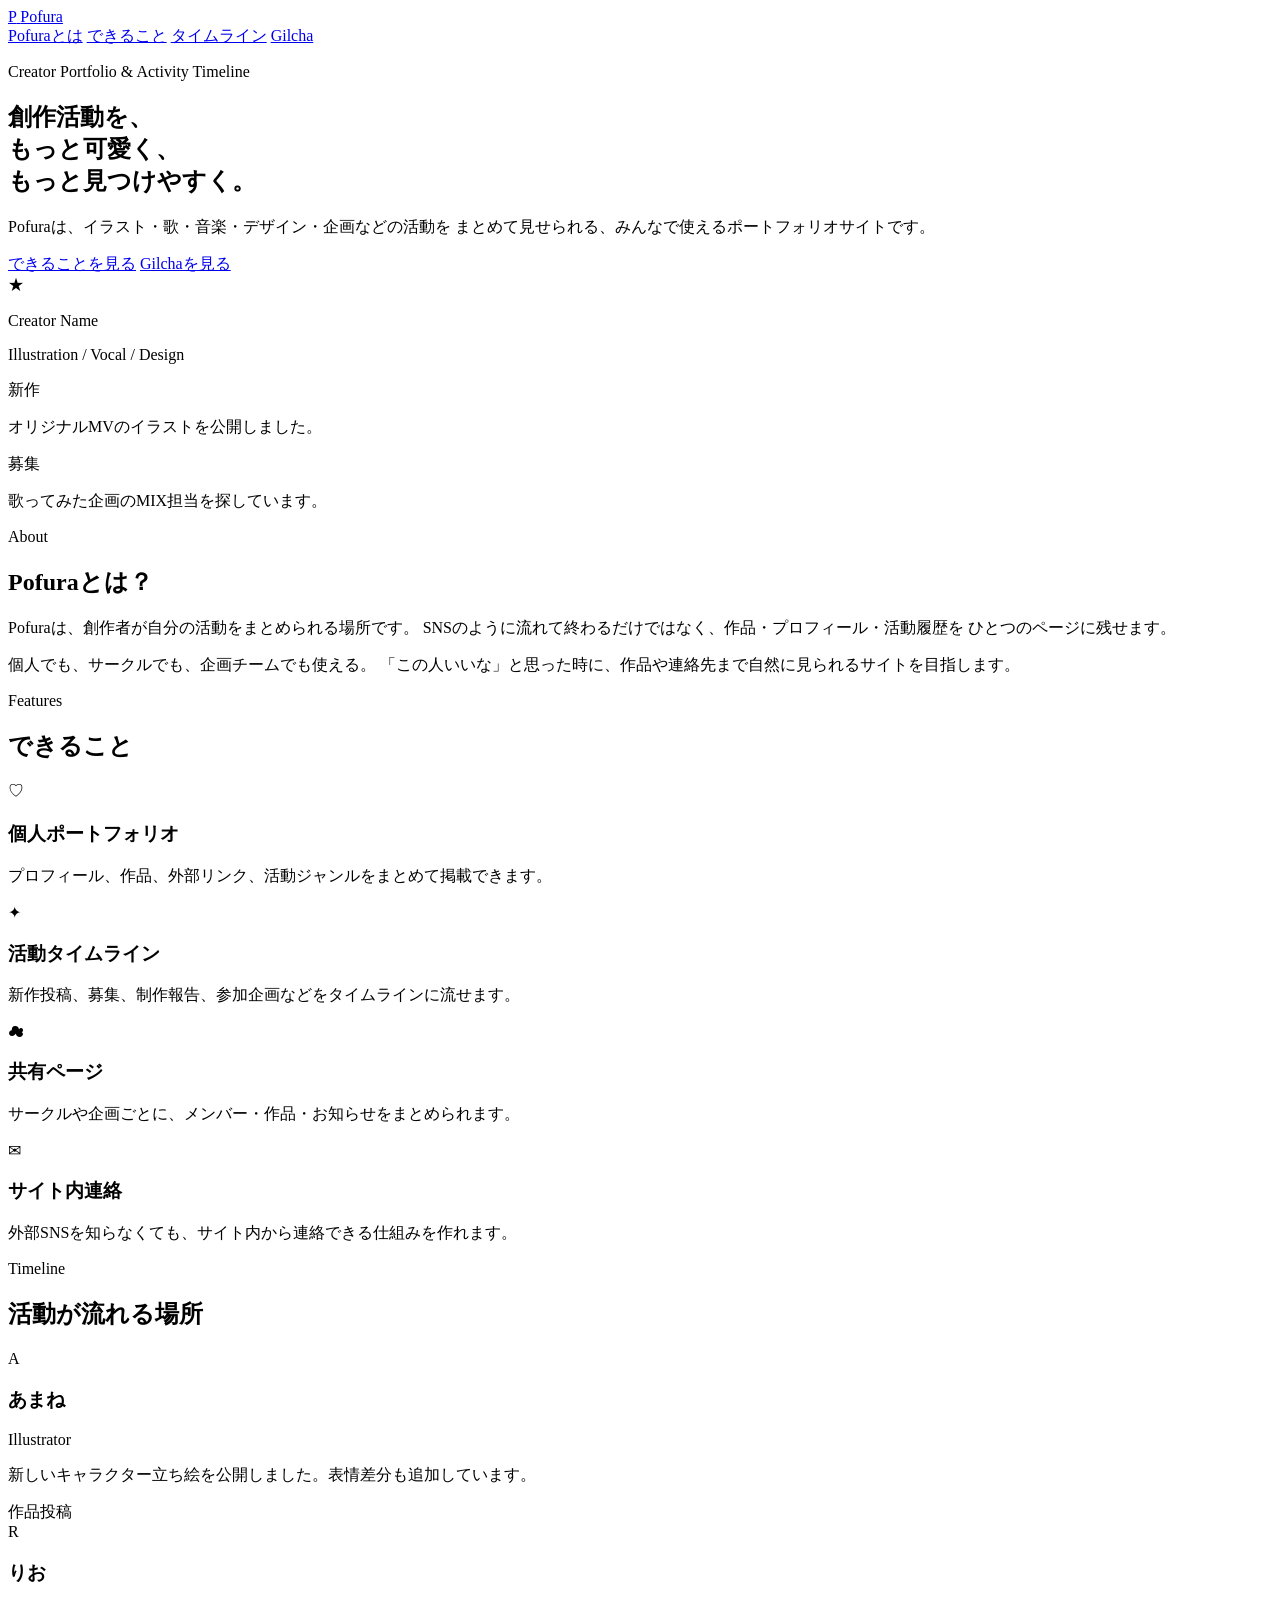
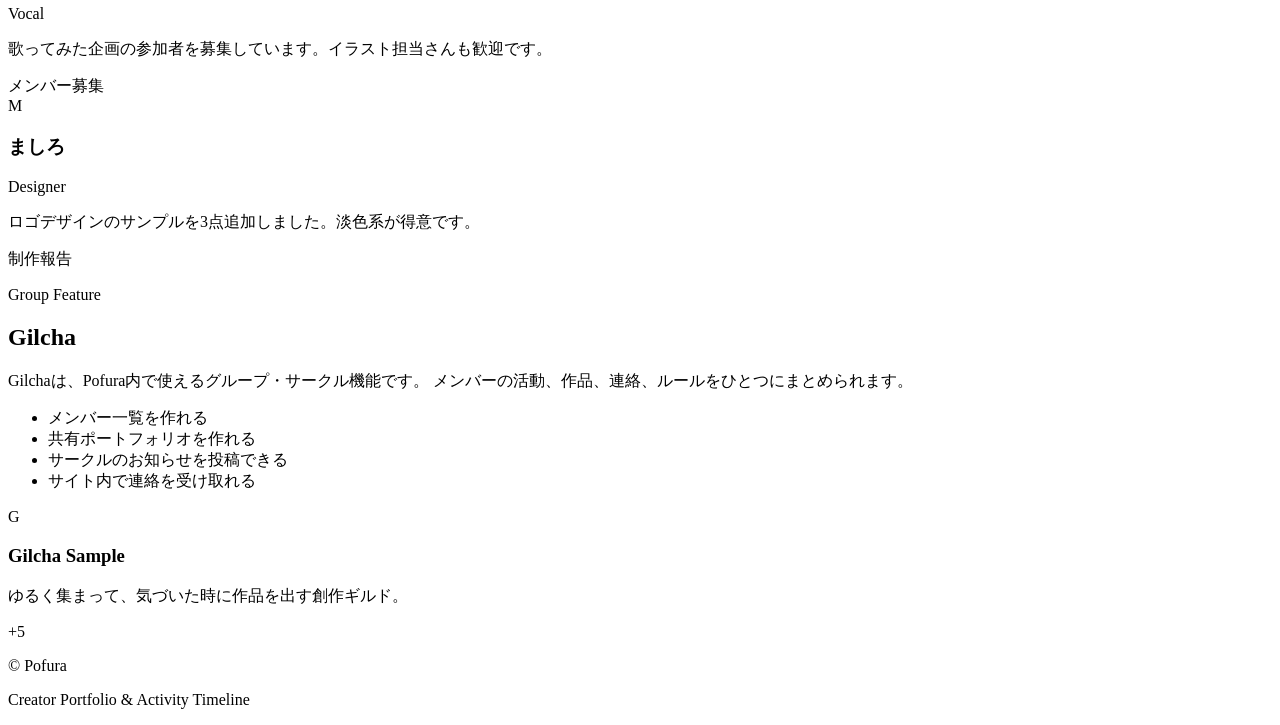
==== index.html @ 5d4d1153 "Create index.html" ====
<!DOCTYPE html>
<html lang="ja">
<head>
  <meta charset="UTF-8" />
  <meta name="viewport" content="width=device-width, initial-scale=1.0" />

  <title>Pofura｜創作ポートフォリオと活動タイムライン</title>
  <meta
    name="description"
    content="Pofuraは、創作者がプロフィール・作品・活動をまとめて公開できる、共有型ポートフォリオサイトです。"
  />

  <link rel="stylesheet" href="style.css" />
</head>

<body>
  <header class="site-header">
    <a href="#" class="logo">
      <span class="logo-mark">P</span>
      <span class="logo-text">Pofura</span>
    </a>

    <nav class="nav">
      <a href="#about">Pofuraとは</a>
      <a href="#features">できること</a>
      <a href="#timeline">タイムライン</a>
      <a href="#gilcha">Gilcha</a>
    </nav>
  </header>

  <main>
    <section class="hero">
      <div class="hero-bg hero-bg-1"></div>
      <div class="hero-bg hero-bg-2"></div>

      <div class="hero-inner">
        <p class="hero-label">Creator Portfolio & Activity Timeline</p>

        <h1>
          創作活動を、<br />
          もっと可愛く、<br />
          もっと見つけやすく。
        </h1>

        <p class="hero-text">
          Pofuraは、イラスト・歌・音楽・デザイン・企画などの活動を
          まとめて見せられる、みんなで使えるポートフォリオサイトです。
        </p>

        <div class="hero-actions">
          <a href="#features" class="btn primary">できることを見る</a>
          <a href="#gilcha" class="btn secondary">Gilchaを見る</a>
        </div>
      </div>

      <div class="hero-card">
        <div class="profile-card">
          <div class="profile-icon">★</div>
          <div>
            <p class="profile-name">Creator Name</p>
            <p class="profile-role">Illustration / Vocal / Design</p>
          </div>
        </div>

        <div class="mini-post">
          <span class="tag pink">新作</span>
          <p>オリジナルMVのイラストを公開しました。</p>
        </div>

        <div class="mini-post">
          <span class="tag blue">募集</span>
          <p>歌ってみた企画のMIX担当を探しています。</p>
        </div>

        <div class="work-grid">
          <div></div>
          <div></div>
          <div></div>
        </div>
      </div>
    </section>

    <section id="about" class="section">
      <div class="section-title">
        <p>About</p>
        <h2>Pofuraとは？</h2>
      </div>

      <div class="about-box">
        <p>
          Pofuraは、創作者が自分の活動をまとめられる場所です。
          SNSのように流れて終わるだけではなく、作品・プロフィール・活動履歴を
          ひとつのページに残せます。
        </p>
        <p>
          個人でも、サークルでも、企画チームでも使える。
          「この人いいな」と思った時に、作品や連絡先まで自然に見られるサイトを目指します。
        </p>
      </div>
    </section>

    <section id="features" class="section">
      <div class="section-title">
        <p>Features</p>
        <h2>できること</h2>
      </div>

      <div class="feature-grid">
        <article class="feature-card">
          <div class="feature-icon">♡</div>
          <h3>個人ポートフォリオ</h3>
          <p>
            プロフィール、作品、外部リンク、活動ジャンルをまとめて掲載できます。
          </p>
        </article>

        <article class="feature-card">
          <div class="feature-icon">✦</div>
          <h3>活動タイムライン</h3>
          <p>
            新作投稿、募集、制作報告、参加企画などをタイムラインに流せます。
          </p>
        </article>

        <article class="feature-card">
          <div class="feature-icon">☁</div>
          <h3>共有ページ</h3>
          <p>
            サークルや企画ごとに、メンバー・作品・お知らせをまとめられます。
          </p>
        </article>

        <article class="feature-card">
          <div class="feature-icon">✉</div>
          <h3>サイト内連絡</h3>
          <p>
            外部SNSを知らなくても、サイト内から連絡できる仕組みを作れます。
          </p>
        </article>
      </div>
    </section>

    <section id="timeline" class="section timeline-section">
      <div class="section-title">
        <p>Timeline</p>
        <h2>活動が流れる場所</h2>
      </div>

      <div class="timeline">
        <article class="timeline-card">
          <div class="timeline-head">
            <div class="avatar">A</div>
            <div>
              <h3>あまね</h3>
              <p>Illustrator</p>
            </div>
          </div>
          <p class="timeline-text">
            新しいキャラクター立ち絵を公開しました。表情差分も追加しています。
          </p>
          <span class="tag pink">作品投稿</span>
        </article>

        <article class="timeline-card">
          <div class="timeline-head">
            <div class="avatar">R</div>
            <div>
              <h3>りお</h3>
              <p>Vocal</p>
            </div>
          </div>
          <p class="timeline-text">
            歌ってみた企画の参加者を募集しています。イラスト担当さんも歓迎です。
          </p>
          <span class="tag purple">メンバー募集</span>
        </article>

        <article class="timeline-card">
          <div class="timeline-head">
            <div class="avatar">M</div>
            <div>
              <h3>ましろ</h3>
              <p>Designer</p>
            </div>
          </div>
          <p class="timeline-text">
            ロゴデザインのサンプルを3点追加しました。淡色系が得意です。
          </p>
          <span class="tag blue">制作報告</span>
        </article>
      </div>
    </section>

    <section id="gilcha" class="section gilcha-section">
      <div class="gilcha-box">
        <div>
          <p class="gilcha-label">Group Feature</p>
          <h2>Gilcha</h2>
          <p>
            Gilchaは、Pofura内で使えるグループ・サークル機能です。
            メンバーの活動、作品、連絡、ルールをひとつにまとめられます。
          </p>

          <ul class="gilcha-list">
            <li>メンバー一覧を作れる</li>
            <li>共有ポートフォリオを作れる</li>
            <li>サークルのお知らせを投稿できる</li>
            <li>サイト内で連絡を受け取れる</li>
          </ul>
        </div>

        <div class="gilcha-card">
          <div class="guild-badge">G</div>
          <h3>Gilcha Sample</h3>
          <p>ゆるく集まって、気づいた時に作品を出す創作ギルド。</p>

          <div class="member-row">
            <span></span>
            <span></span>
            <span></span>
            <span class="more">+5</span>
          </div>
        </div>
      </div>
    </section>
  </main>

  <footer class="footer">
    <p>© Pofura</p>
    <p>Creator Portfolio & Activity Timeline</p>
  </footer>
</body>
</html>
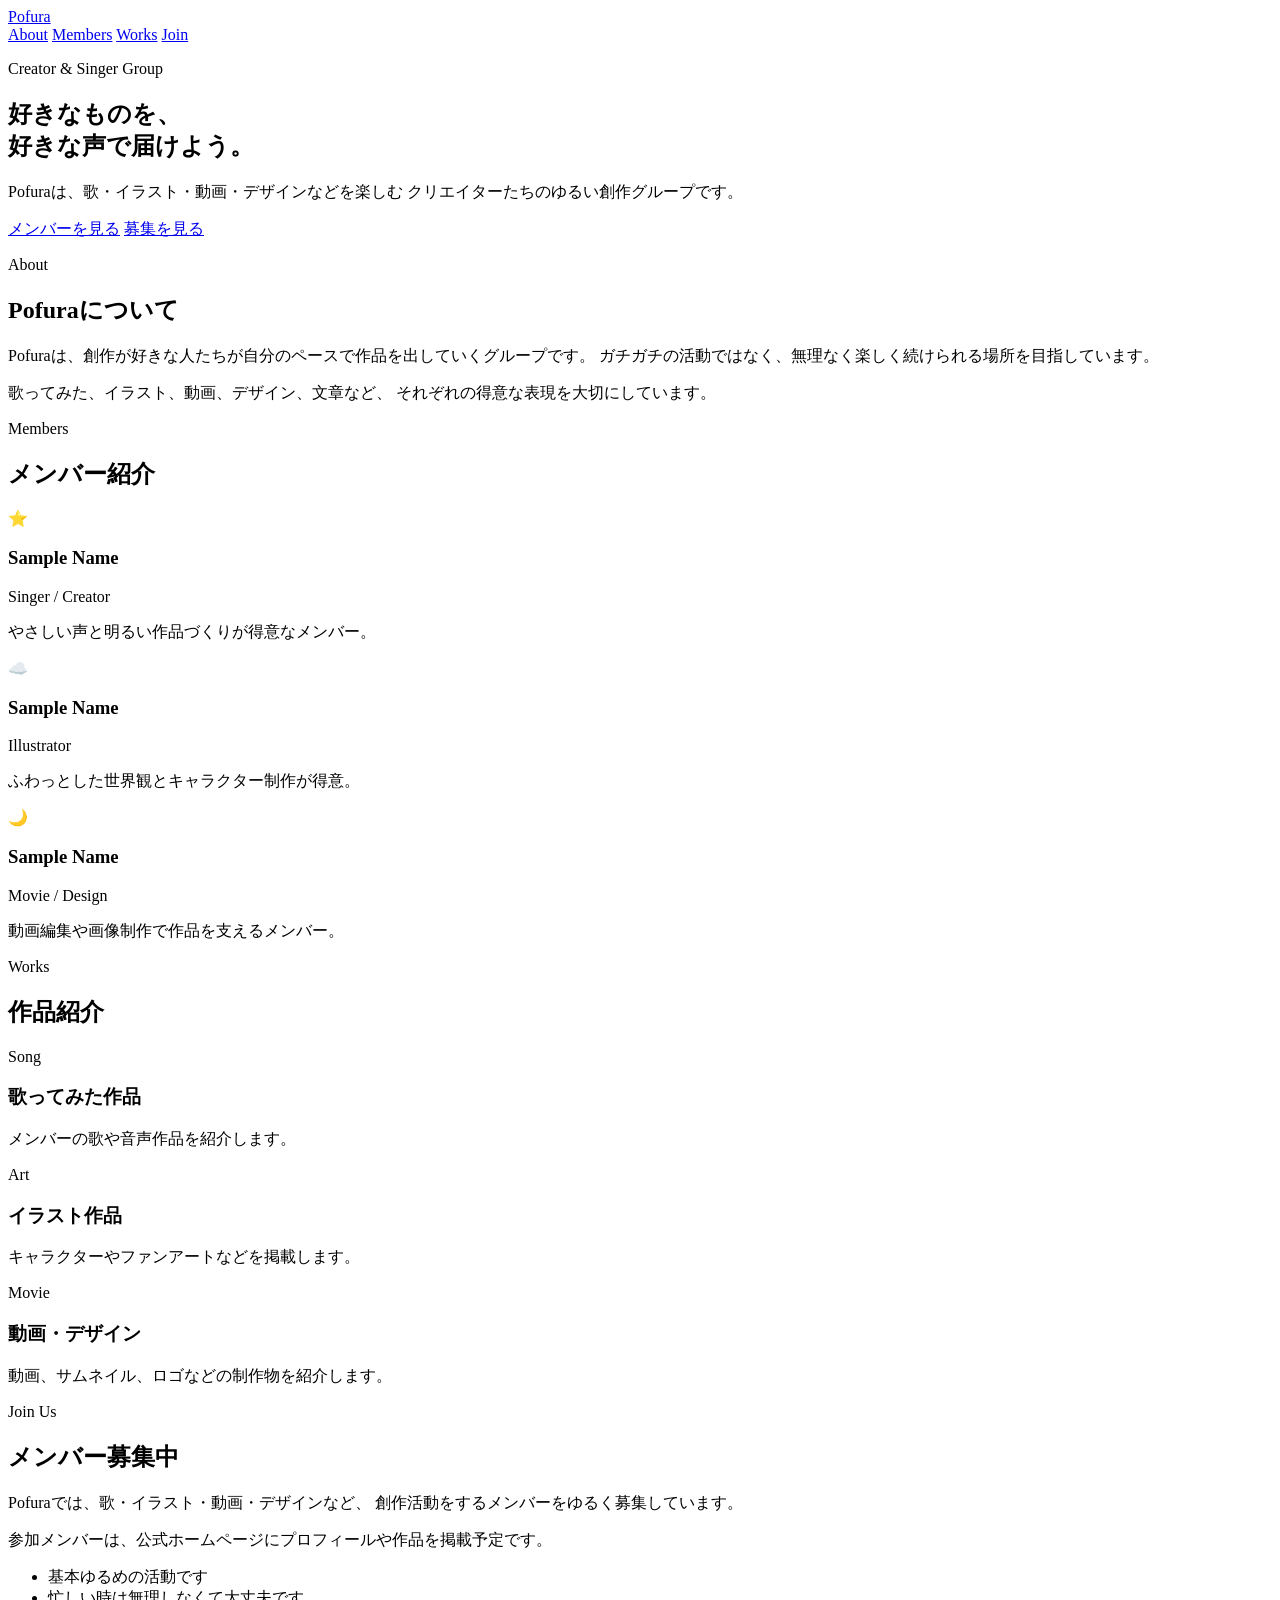
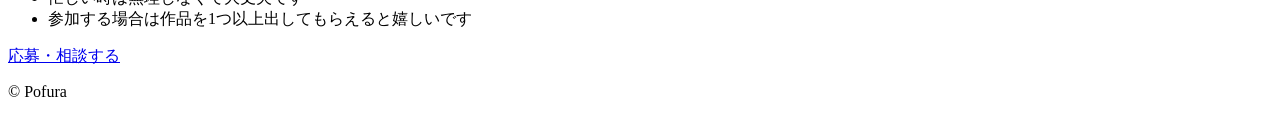
==== commit 0a32f64e: "Update index.html" ====
--- a/index.html
+++ b/index.html
@@ -4,10 +4,11 @@
   <meta charset="UTF-8" />
   <meta name="viewport" content="width=device-width, initial-scale=1.0" />
 
-  <title>Pofura｜創作ポートフォリオと活動タイムライン</title>
+  <title>Pofura｜クリエイター・歌い手グループ</title>
+
   <meta
     name="description"
-    content="Pofuraは、創作者がプロフィール・作品・活動をまとめて公開できる、共有型ポートフォリオサイトです。"
+    content="Pofuraは、歌・イラスト・動画・デザインなどを楽しむクリエイターグループです。メンバー紹介や作品情報を掲載しています。"
   />
 
   <link rel="stylesheet" href="style.css" />
@@ -15,67 +16,34 @@
 
 <body>
   <header class="site-header">
-    <a href="#" class="logo">
-      <span class="logo-mark">P</span>
-      <span class="logo-text">Pofura</span>
-    </a>
+    <a href="#" class="logo">Pofura</a>
 
     <nav class="nav">
-      <a href="#about">Pofuraとは</a>
-      <a href="#features">できること</a>
-      <a href="#timeline">タイムライン</a>
-      <a href="#gilcha">Gilcha</a>
+      <a href="#about">About</a>
+      <a href="#members">Members</a>
+      <a href="#works">Works</a>
+      <a href="#join">Join</a>
     </nav>
   </header>
 
   <main>
     <section class="hero">
-      <div class="hero-bg hero-bg-1"></div>
-      <div class="hero-bg hero-bg-2"></div>
+      <div class="stars" aria-hidden="true"></div>
 
       <div class="hero-inner">
-        <p class="hero-label">Creator Portfolio & Activity Timeline</p>
-
+        <p class="label">Creator & Singer Group</p>
         <h1>
-          創作活動を、<br />
-          もっと可愛く、<br />
-          もっと見つけやすく。
+          好きなものを、<br />
+          好きな声で届けよう。
         </h1>
-
         <p class="hero-text">
-          Pofuraは、イラスト・歌・音楽・デザイン・企画などの活動を
-          まとめて見せられる、みんなで使えるポートフォリオサイトです。
+          Pofuraは、歌・イラスト・動画・デザインなどを楽しむ
+          クリエイターたちのゆるい創作グループです。
         </p>
 
-        <div class="hero-actions">
-          <a href="#features" class="btn primary">できることを見る</a>
-          <a href="#gilcha" class="btn secondary">Gilchaを見る</a>
-        </div>
-      </div>
-
-      <div class="hero-card">
-        <div class="profile-card">
-          <div class="profile-icon">★</div>
-          <div>
-            <p class="profile-name">Creator Name</p>
-            <p class="profile-role">Illustration / Vocal / Design</p>
-          </div>
-        </div>
-
-        <div class="mini-post">
-          <span class="tag pink">新作</span>
-          <p>オリジナルMVのイラストを公開しました。</p>
-        </div>
-
-        <div class="mini-post">
-          <span class="tag blue">募集</span>
-          <p>歌ってみた企画のMIX担当を探しています。</p>
-        </div>
-
-        <div class="work-grid">
-          <div></div>
-          <div></div>
-          <div></div>
+        <div class="hero-buttons">
+          <a href="#members" class="btn primary">メンバーを見る</a>
+          <a href="#join" class="btn secondary">募集を見る</a>
         </div>
       </div>
     </section>
@@ -83,151 +51,103 @@
     <section id="about" class="section">
       <div class="section-title">
         <p>About</p>
-        <h2>Pofuraとは？</h2>
+        <h2>Pofuraについて</h2>
       </div>
 
-      <div class="about-box">
+      <div class="about-card">
         <p>
-          Pofuraは、創作者が自分の活動をまとめられる場所です。
-          SNSのように流れて終わるだけではなく、作品・プロフィール・活動履歴を
-          ひとつのページに残せます。
+          Pofuraは、創作が好きな人たちが自分のペースで作品を出していくグループです。
+          ガチガチの活動ではなく、無理なく楽しく続けられる場所を目指しています。
         </p>
         <p>
-          個人でも、サークルでも、企画チームでも使える。
-          「この人いいな」と思った時に、作品や連絡先まで自然に見られるサイトを目指します。
+          歌ってみた、イラスト、動画、デザイン、文章など、
+          それぞれの得意な表現を大切にしています。
         </p>
       </div>
     </section>
 
-    <section id="features" class="section">
+    <section id="members" class="section sky-section">
       <div class="section-title">
-        <p>Features</p>
-        <h2>できること</h2>
+        <p>Members</p>
+        <h2>メンバー紹介</h2>
       </div>
 
-      <div class="feature-grid">
-        <article class="feature-card">
-          <div class="feature-icon">♡</div>
-          <h3>個人ポートフォリオ</h3>
-          <p>
-            プロフィール、作品、外部リンク、活動ジャンルをまとめて掲載できます。
-          </p>
+      <div class="member-grid">
+        <article class="member-card">
+          <div class="member-icon">⭐</div>
+          <h3>Sample Name</h3>
+          <p class="role">Singer / Creator</p>
+          <p>やさしい声と明るい作品づくりが得意なメンバー。</p>
         </article>
 
-        <article class="feature-card">
-          <div class="feature-icon">✦</div>
-          <h3>活動タイムライン</h3>
-          <p>
-            新作投稿、募集、制作報告、参加企画などをタイムラインに流せます。
-          </p>
+        <article class="member-card">
+          <div class="member-icon">☁️</div>
+          <h3>Sample Name</h3>
+          <p class="role">Illustrator</p>
+          <p>ふわっとした世界観とキャラクター制作が得意。</p>
         </article>
 
-        <article class="feature-card">
-          <div class="feature-icon">☁</div>
-          <h3>共有ページ</h3>
-          <p>
-            サークルや企画ごとに、メンバー・作品・お知らせをまとめられます。
-          </p>
-        </article>
-
-        <article class="feature-card">
-          <div class="feature-icon">✉</div>
-          <h3>サイト内連絡</h3>
-          <p>
-            外部SNSを知らなくても、サイト内から連絡できる仕組みを作れます。
-          </p>
+        <article class="member-card">
+          <div class="member-icon">🌙</div>
+          <h3>Sample Name</h3>
+          <p class="role">Movie / Design</p>
+          <p>動画編集や画像制作で作品を支えるメンバー。</p>
         </article>
       </div>
     </section>
 
-    <section id="timeline" class="section timeline-section">
+    <section id="works" class="section">
       <div class="section-title">
-        <p>Timeline</p>
-        <h2>活動が流れる場所</h2>
+        <p>Works</p>
+        <h2>作品紹介</h2>
       </div>
 
-      <div class="timeline">
-        <article class="timeline-card">
-          <div class="timeline-head">
-            <div class="avatar">A</div>
-            <div>
-              <h3>あまね</h3>
-              <p>Illustrator</p>
-            </div>
-          </div>
-          <p class="timeline-text">
-            新しいキャラクター立ち絵を公開しました。表情差分も追加しています。
-          </p>
-          <span class="tag pink">作品投稿</span>
+      <div class="works-grid">
+        <article class="work-card">
+          <div class="work-thumb">Song</div>
+          <h3>歌ってみた作品</h3>
+          <p>メンバーの歌や音声作品を紹介します。</p>
         </article>
 
-        <article class="timeline-card">
-          <div class="timeline-head">
-            <div class="avatar">R</div>
-            <div>
-              <h3>りお</h3>
-              <p>Vocal</p>
-            </div>
-          </div>
-          <p class="timeline-text">
-            歌ってみた企画の参加者を募集しています。イラスト担当さんも歓迎です。
-          </p>
-          <span class="tag purple">メンバー募集</span>
+        <article class="work-card">
+          <div class="work-thumb">Art</div>
+          <h3>イラスト作品</h3>
+          <p>キャラクターやファンアートなどを掲載します。</p>
         </article>
 
-        <article class="timeline-card">
-          <div class="timeline-head">
-            <div class="avatar">M</div>
-            <div>
-              <h3>ましろ</h3>
-              <p>Designer</p>
-            </div>
-          </div>
-          <p class="timeline-text">
-            ロゴデザインのサンプルを3点追加しました。淡色系が得意です。
-          </p>
-          <span class="tag blue">制作報告</span>
+        <article class="work-card">
+          <div class="work-thumb">Movie</div>
+          <h3>動画・デザイン</h3>
+          <p>動画、サムネイル、ロゴなどの制作物を紹介します。</p>
         </article>
       </div>
     </section>
 
-    <section id="gilcha" class="section gilcha-section">
-      <div class="gilcha-box">
-        <div>
-          <p class="gilcha-label">Group Feature</p>
-          <h2>Gilcha</h2>
-          <p>
-            Gilchaは、Pofura内で使えるグループ・サークル機能です。
-            メンバーの活動、作品、連絡、ルールをひとつにまとめられます。
-          </p>
+    <section id="join" class="section join-section">
+      <div class="join-card">
+        <p class="label">Join Us</p>
+        <h2>メンバー募集中</h2>
+        <p>
+          Pofuraでは、歌・イラスト・動画・デザインなど、
+          創作活動をするメンバーをゆるく募集しています。
+        </p>
+        <p>
+          参加メンバーは、公式ホームページにプロフィールや作品を掲載予定です。
+        </p>
 
-          <ul class="gilcha-list">
-            <li>メンバー一覧を作れる</li>
-            <li>共有ポートフォリオを作れる</li>
-            <li>サークルのお知らせを投稿できる</li>
-            <li>サイト内で連絡を受け取れる</li>
-          </ul>
-        </div>
+        <ul>
+          <li>基本ゆるめの活動です</li>
+          <li>忙しい時は無理しなくて大丈夫です</li>
+          <li>参加する場合は作品を1つ以上出してもらえると嬉しいです</li>
+        </ul>
 
-        <div class="gilcha-card">
-          <div class="guild-badge">G</div>
-          <h3>Gilcha Sample</h3>
-          <p>ゆるく集まって、気づいた時に作品を出す創作ギルド。</p>
-
-          <div class="member-row">
-            <span></span>
-            <span></span>
-            <span></span>
-            <span class="more">+5</span>
-          </div>
-        </div>
+        <a href="#" class="btn primary">応募・相談する</a>
       </div>
     </section>
   </main>
 
   <footer class="footer">
     <p>© Pofura</p>
-    <p>Creator Portfolio & Activity Timeline</p>
   </footer>
 </body>
 </html>
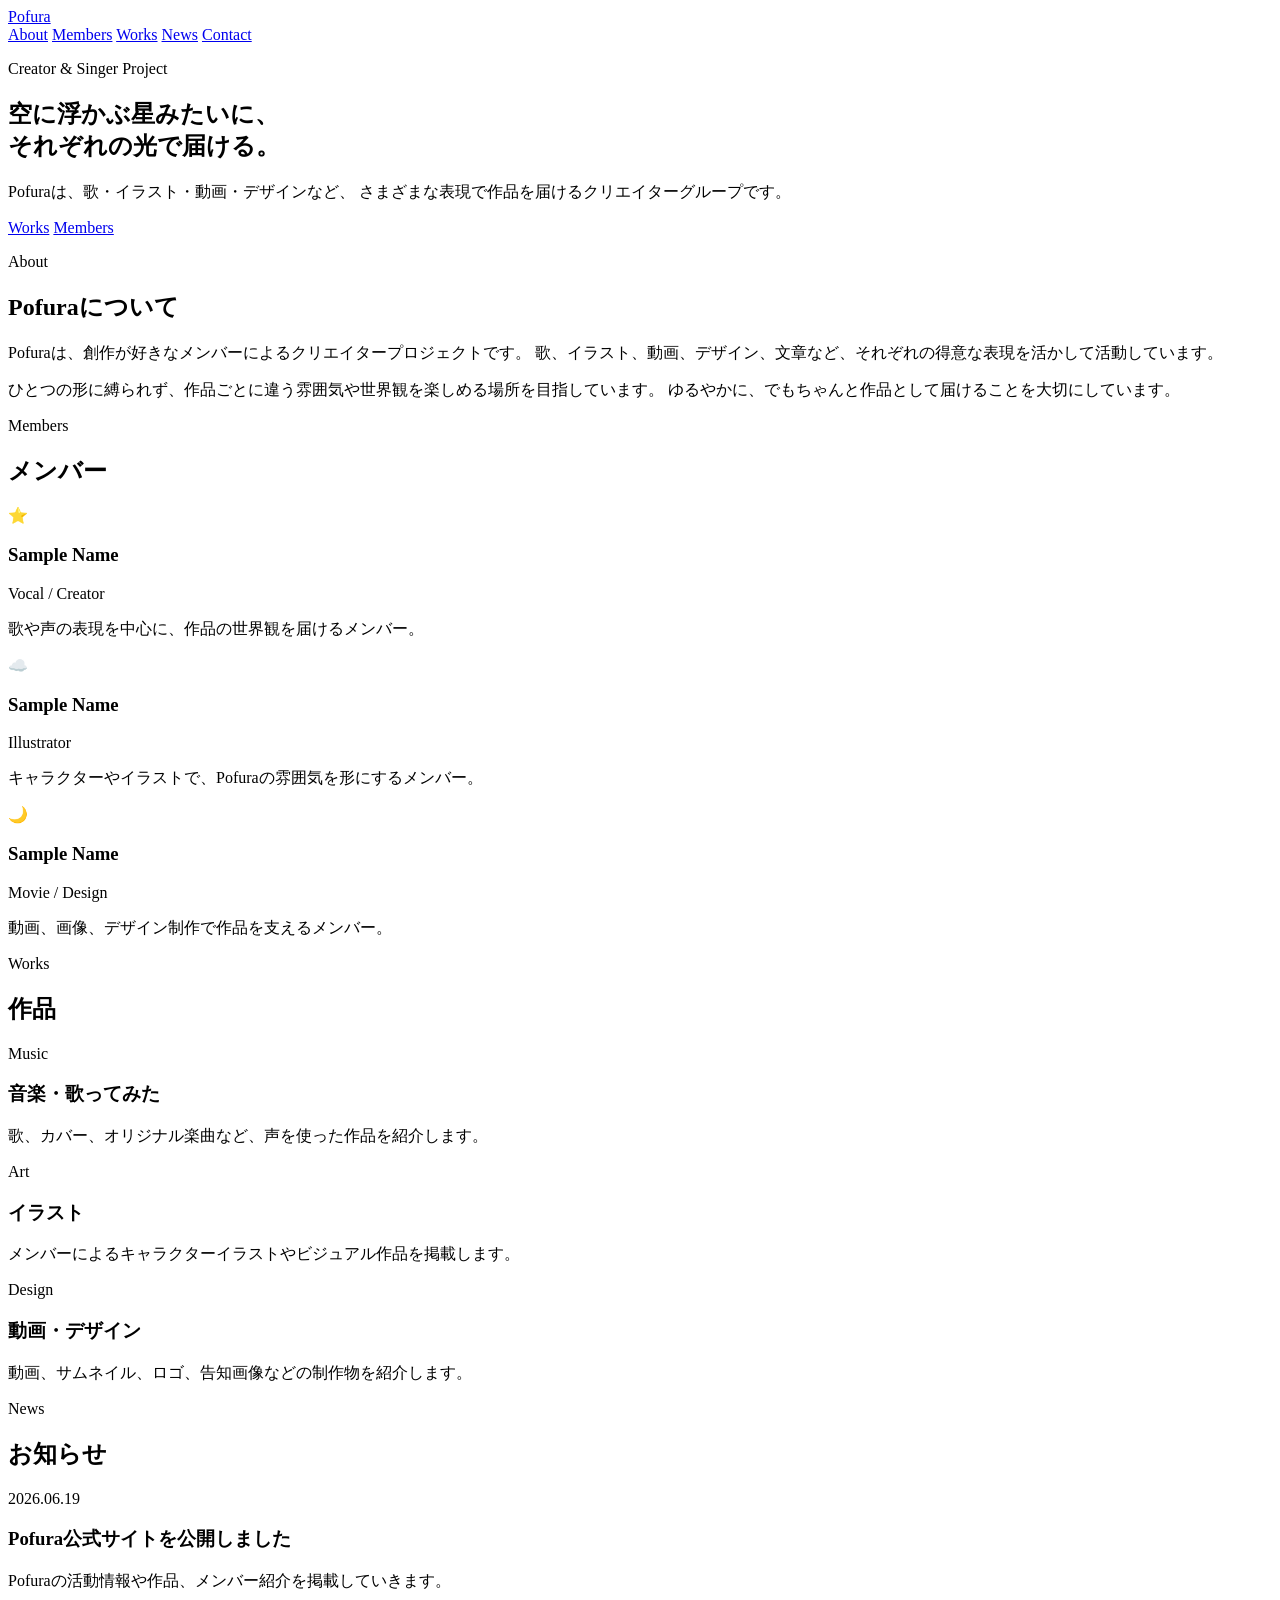
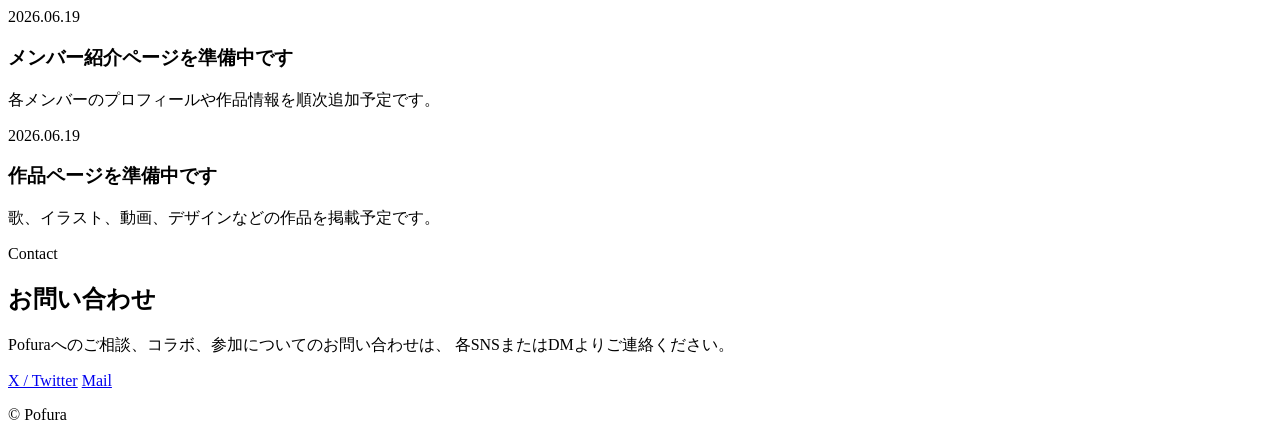
==== commit a18ec754: "Update index.html" ====
--- a/index.html
+++ b/index.html
@@ -4,11 +4,11 @@
   <meta charset="UTF-8" />
   <meta name="viewport" content="width=device-width, initial-scale=1.0" />
 
-  <title>Pofura｜クリエイター・歌い手グループ</title>
+  <title>Pofura｜Creator & Singer Project</title>
 
   <meta
     name="description"
-    content="Pofuraは、歌・イラスト・動画・デザインなどを楽しむクリエイターグループです。メンバー紹介や作品情報を掲載しています。"
+    content="Pofuraは、歌・イラスト・動画・デザインなど、さまざまな表現で作品を届けるクリエイターグループです。"
   />
 
   <link rel="stylesheet" href="style.css" />
@@ -22,7 +22,8 @@
       <a href="#about">About</a>
       <a href="#members">Members</a>
       <a href="#works">Works</a>
-      <a href="#join">Join</a>
+      <a href="#news">News</a>
+      <a href="#contact">Contact</a>
     </nav>
   </header>
 
@@ -31,19 +32,21 @@
       <div class="stars" aria-hidden="true"></div>
 
       <div class="hero-inner">
-        <p class="label">Creator & Singer Group</p>
+        <p class="label">Creator & Singer Project</p>
+
         <h1>
-          好きなものを、<br />
-          好きな声で届けよう。
+          空に浮かぶ星みたいに、<br />
+          それぞれの光で届ける。
         </h1>
+
         <p class="hero-text">
-          Pofuraは、歌・イラスト・動画・デザインなどを楽しむ
-          クリエイターたちのゆるい創作グループです。
+          Pofuraは、歌・イラスト・動画・デザインなど、
+          さまざまな表現で作品を届けるクリエイターグループです。
         </p>
 
         <div class="hero-buttons">
-          <a href="#members" class="btn primary">メンバーを見る</a>
-          <a href="#join" class="btn secondary">募集を見る</a>
+          <a href="#works" class="btn primary">Works</a>
+          <a href="#members" class="btn secondary">Members</a>
         </div>
       </div>
     </section>
@@ -56,12 +59,13 @@
 
       <div class="about-card">
         <p>
-          Pofuraは、創作が好きな人たちが自分のペースで作品を出していくグループです。
-          ガチガチの活動ではなく、無理なく楽しく続けられる場所を目指しています。
+          Pofuraは、創作が好きなメンバーによるクリエイタープロジェクトです。
+          歌、イラスト、動画、デザイン、文章など、それぞれの得意な表現を活かして活動しています。
         </p>
+
         <p>
-          歌ってみた、イラスト、動画、デザイン、文章など、
-          それぞれの得意な表現を大切にしています。
+          ひとつの形に縛られず、作品ごとに違う雰囲気や世界観を楽しめる場所を目指しています。
+          ゆるやかに、でもちゃんと作品として届けることを大切にしています。
         </p>
       </div>
     </section>
@@ -69,29 +73,35 @@
     <section id="members" class="section sky-section">
       <div class="section-title">
         <p>Members</p>
-        <h2>メンバー紹介</h2>
+        <h2>メンバー</h2>
       </div>
 
       <div class="member-grid">
         <article class="member-card">
           <div class="member-icon">⭐</div>
           <h3>Sample Name</h3>
-          <p class="role">Singer / Creator</p>
-          <p>やさしい声と明るい作品づくりが得意なメンバー。</p>
+          <p class="role">Vocal / Creator</p>
+          <p>
+            歌や声の表現を中心に、作品の世界観を届けるメンバー。
+          </p>
         </article>
 
         <article class="member-card">
           <div class="member-icon">☁️</div>
           <h3>Sample Name</h3>
           <p class="role">Illustrator</p>
-          <p>ふわっとした世界観とキャラクター制作が得意。</p>
+          <p>
+            キャラクターやイラストで、Pofuraの雰囲気を形にするメンバー。
+          </p>
         </article>
 
         <article class="member-card">
           <div class="member-icon">🌙</div>
           <h3>Sample Name</h3>
           <p class="role">Movie / Design</p>
-          <p>動画編集や画像制作で作品を支えるメンバー。</p>
+          <p>
+            動画、画像、デザイン制作で作品を支えるメンバー。
+          </p>
         </article>
       </div>
     </section>
@@ -99,49 +109,83 @@
     <section id="works" class="section">
       <div class="section-title">
         <p>Works</p>
-        <h2>作品紹介</h2>
+        <h2>作品</h2>
       </div>
 
       <div class="works-grid">
         <article class="work-card">
-          <div class="work-thumb">Song</div>
-          <h3>歌ってみた作品</h3>
-          <p>メンバーの歌や音声作品を紹介します。</p>
+          <div class="work-thumb">Music</div>
+          <h3>音楽・歌ってみた</h3>
+          <p>
+            歌、カバー、オリジナル楽曲など、声を使った作品を紹介します。
+          </p>
         </article>
 
         <article class="work-card">
           <div class="work-thumb">Art</div>
-          <h3>イラスト作品</h3>
-          <p>キャラクターやファンアートなどを掲載します。</p>
+          <h3>イラスト</h3>
+          <p>
+            メンバーによるキャラクターイラストやビジュアル作品を掲載します。
+          </p>
         </article>
 
         <article class="work-card">
-          <div class="work-thumb">Movie</div>
+          <div class="work-thumb">Design</div>
           <h3>動画・デザイン</h3>
-          <p>動画、サムネイル、ロゴなどの制作物を紹介します。</p>
+          <p>
+            動画、サムネイル、ロゴ、告知画像などの制作物を紹介します。
+          </p>
         </article>
       </div>
     </section>
 
-    <section id="join" class="section join-section">
-      <div class="join-card">
-        <p class="label">Join Us</p>
-        <h2>メンバー募集中</h2>
+    <section id="news" class="section sky-section">
+      <div class="section-title">
+        <p>News</p>
+        <h2>お知らせ</h2>
+      </div>
+
+      <div class="news-list">
+        <article class="news-card">
+          <time datetime="2026-06-19">2026.06.19</time>
+          <h3>Pofura公式サイトを公開しました</h3>
+          <p>
+            Pofuraの活動情報や作品、メンバー紹介を掲載していきます。
+          </p>
+        </article>
+
+        <article class="news-card">
+          <time datetime="2026-06-19">2026.06.19</time>
+          <h3>メンバー紹介ページを準備中です</h3>
+          <p>
+            各メンバーのプロフィールや作品情報を順次追加予定です。
+          </p>
+        </article>
+
+        <article class="news-card">
+          <time datetime="2026-06-19">2026.06.19</time>
+          <h3>作品ページを準備中です</h3>
+          <p>
+            歌、イラスト、動画、デザインなどの作品を掲載予定です。
+          </p>
+        </article>
+      </div>
+    </section>
+
+    <section id="contact" class="section contact-section">
+      <div class="contact-card">
+        <p class="label">Contact</p>
+        <h2>お問い合わせ</h2>
+
         <p>
-          Pofuraでは、歌・イラスト・動画・デザインなど、
-          創作活動をするメンバーをゆるく募集しています。
-        </p>
-        <p>
-          参加メンバーは、公式ホームページにプロフィールや作品を掲載予定です。
+          Pofuraへのご相談、コラボ、参加についてのお問い合わせは、
+          各SNSまたはDMよりご連絡ください。
         </p>
 
-        <ul>
-          <li>基本ゆるめの活動です</li>
-          <li>忙しい時は無理しなくて大丈夫です</li>
-          <li>参加する場合は作品を1つ以上出してもらえると嬉しいです</li>
-        </ul>
-
-        <a href="#" class="btn primary">応募・相談する</a>
+        <div class="contact-buttons">
+          <a href="#" class="btn primary">X / Twitter</a>
+          <a href="#" class="btn secondary">Mail</a>
+        </div>
       </div>
     </section>
   </main>
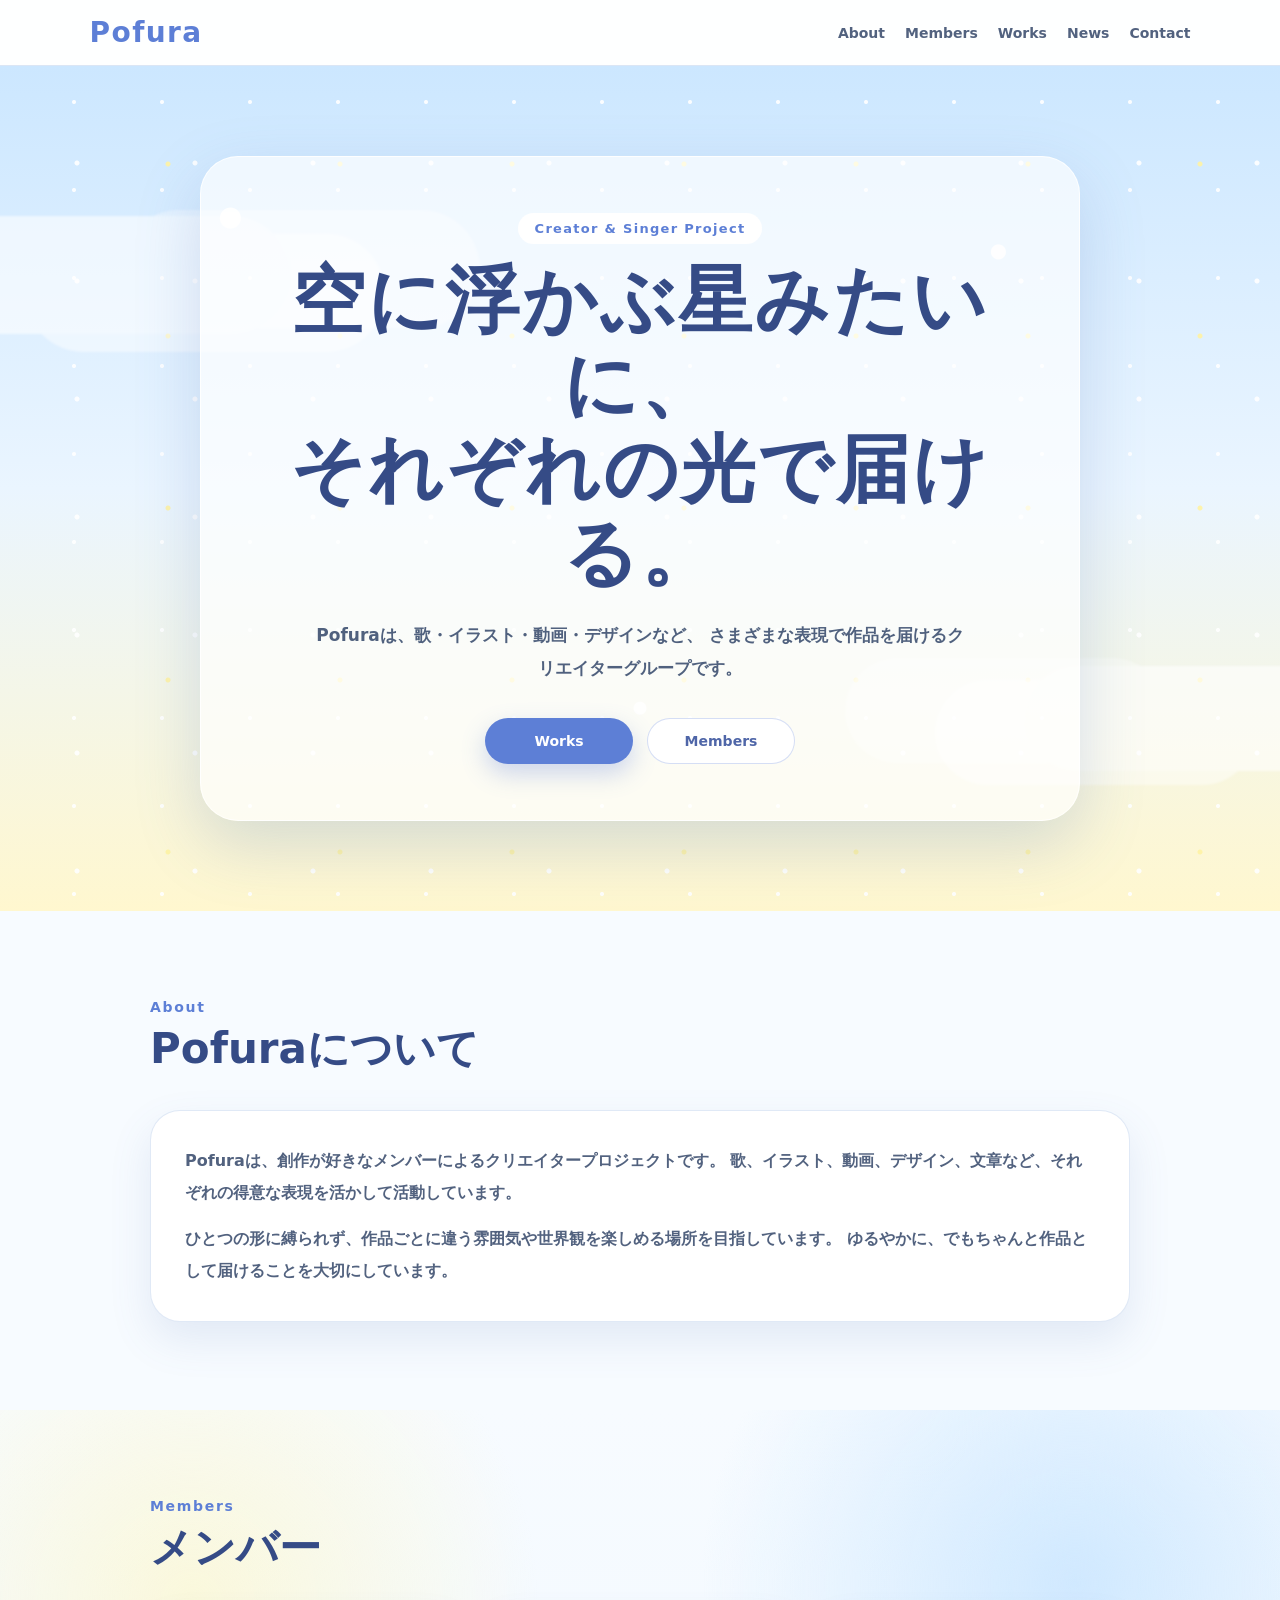
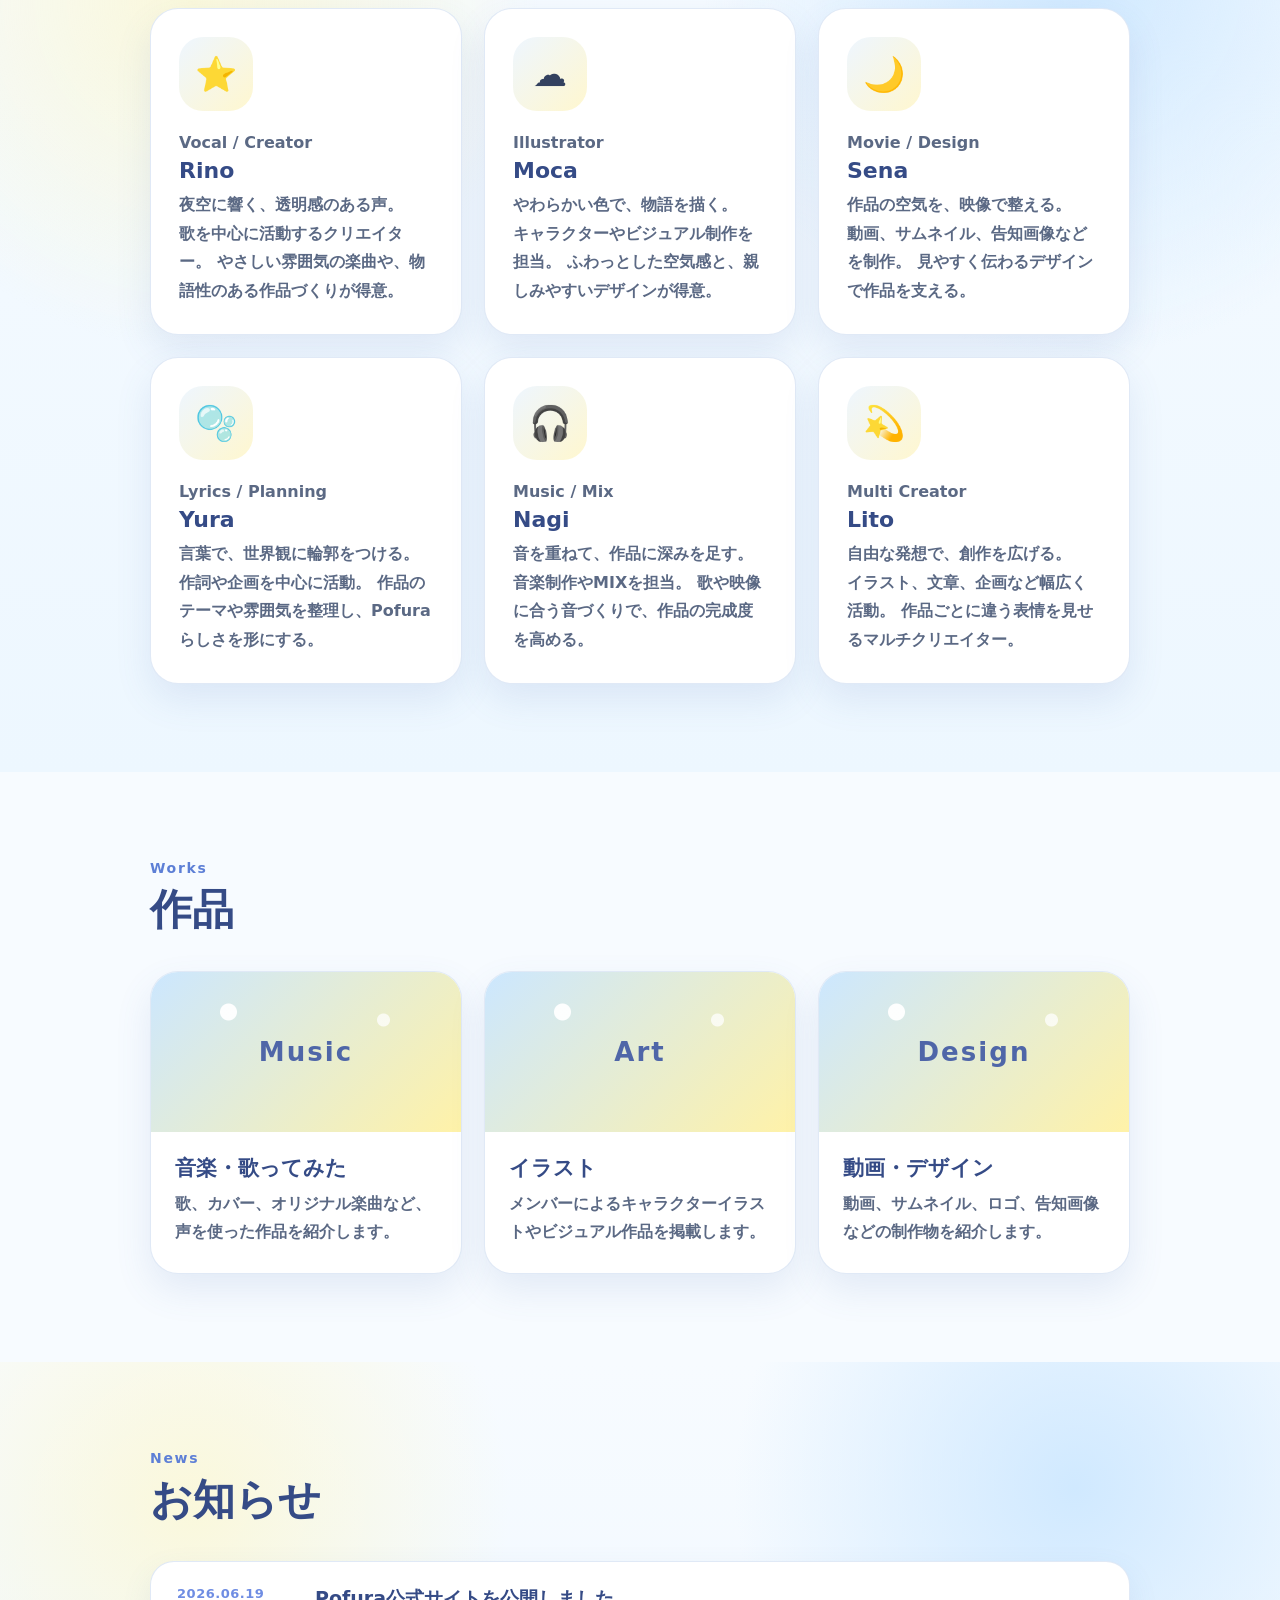
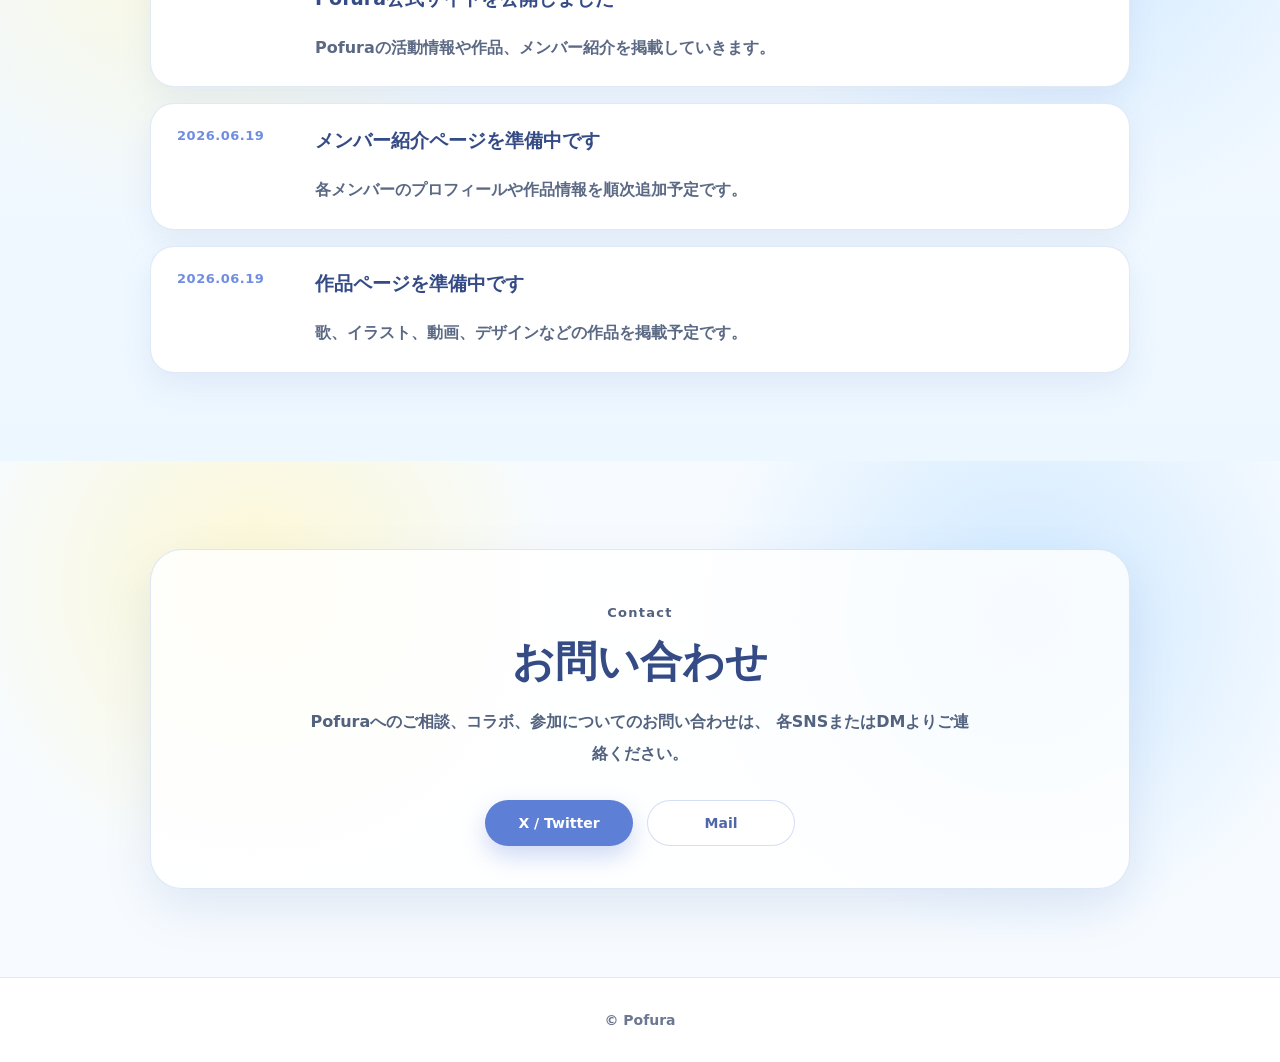
==== commit e5bc3faa: "Update index.html" ====
--- a/index.html
+++ b/index.html
@@ -71,40 +71,79 @@
     </section>
 
     <section id="members" class="section sky-section">
-      <div class="section-title">
-        <p>Members</p>
-        <h2>メンバー</h2>
-      </div>
-
-      <div class="member-grid">
-        <article class="member-card">
-          <div class="member-icon">⭐</div>
-          <h3>Sample Name</h3>
-          <p class="role">Vocal / Creator</p>
-          <p>
-            歌や声の表現を中心に、作品の世界観を届けるメンバー。
-          </p>
-        </article>
-
-        <article class="member-card">
-          <div class="member-icon">☁️</div>
-          <h3>Sample Name</h3>
-          <p class="role">Illustrator</p>
-          <p>
-            キャラクターやイラストで、Pofuraの雰囲気を形にするメンバー。
-          </p>
-        </article>
-
-        <article class="member-card">
-          <div class="member-icon">🌙</div>
-          <h3>Sample Name</h3>
-          <p class="role">Movie / Design</p>
-          <p>
-            動画、画像、デザイン制作で作品を支えるメンバー。
-          </p>
-        </article>
-      </div>
-    </section>
+  <div class="section-title">
+    <p>Members</p>
+    <h2>メンバー</h2>
+  </div>
+
+  <div class="member-grid">
+    <article class="member-card">
+      <div class="member-icon">⭐</div>
+      <p class="member-tag">Vocal / Creator</p>
+      <h3>Rino</h3>
+      <p class="member-copy">夜空に響く、透明感のある声。</p>
+      <p>
+        歌を中心に活動するクリエイター。
+        やさしい雰囲気の楽曲や、物語性のある作品づくりが得意。
+      </p>
+    </article>
+
+    <article class="member-card">
+      <div class="member-icon">☁️</div>
+      <p class="member-tag">Illustrator</p>
+      <h3>Moca</h3>
+      <p class="member-copy">やわらかい色で、物語を描く。</p>
+      <p>
+        キャラクターやビジュアル制作を担当。
+        ふわっとした空気感と、親しみやすいデザインが得意。
+      </p>
+    </article>
+
+    <article class="member-card">
+      <div class="member-icon">🌙</div>
+      <p class="member-tag">Movie / Design</p>
+      <h3>Sena</h3>
+      <p class="member-copy">作品の空気を、映像で整える。</p>
+      <p>
+        動画、サムネイル、告知画像などを制作。
+        見やすく伝わるデザインで作品を支える。
+      </p>
+    </article>
+
+    <article class="member-card">
+      <div class="member-icon">🫧</div>
+      <p class="member-tag">Lyrics / Planning</p>
+      <h3>Yura</h3>
+      <p class="member-copy">言葉で、世界観に輪郭をつける。</p>
+      <p>
+        作詞や企画を中心に活動。
+        作品のテーマや雰囲気を整理し、Pofuraらしさを形にする。
+      </p>
+    </article>
+
+    <article class="member-card">
+      <div class="member-icon">🎧</div>
+      <p class="member-tag">Music / Mix</p>
+      <h3>Nagi</h3>
+      <p class="member-copy">音を重ねて、作品に深みを足す。</p>
+      <p>
+        音楽制作やMIXを担当。
+        歌や映像に合う音づくりで、作品の完成度を高める。
+      </p>
+    </article>
+
+    <article class="member-card">
+      <div class="member-icon">💫</div>
+      <p class="member-tag">Multi Creator</p>
+      <h3>Lito</h3>
+      <p class="member-copy">自由な発想で、創作を広げる。</p>
+      <p>
+        イラスト、文章、企画など幅広く活動。
+        作品ごとに違う表情を見せるマルチクリエイター。
+      </p>
+    </article>
+  </div>
+</section>
 
     <section id="works" class="section">
       <div class="section-title">
--- a/style.css
+++ b/style.css
@@ -0,0 +1,581 @@
+* {
+  box-sizing: border-box;
+}
+
+html {
+  scroll-behavior: smooth;
+}
+
+body {
+  margin: 0;
+  font-family:
+    "Hiragino Maru Gothic ProN",
+    "Yu Gothic",
+    system-ui,
+    sans-serif;
+  color: #33415f;
+  background: #f7fbff;
+}
+
+a {
+  color: inherit;
+  text-decoration: none;
+}
+
+img {
+  max-width: 100%;
+  display: block;
+}
+
+/* =========================
+   header
+========================= */
+
+.site-header {
+  position: sticky;
+  top: 0;
+  z-index: 30;
+  display: flex;
+  align-items: center;
+  justify-content: space-between;
+  gap: 18px;
+  padding: 16px 7%;
+  background: rgba(255, 255, 255, 0.84);
+  border-bottom: 1px solid rgba(145, 177, 223, 0.32);
+  backdrop-filter: blur(14px);
+}
+
+.logo {
+  font-size: 28px;
+  font-weight: 900;
+  letter-spacing: 0.05em;
+  color: #5d7fd6;
+}
+
+.nav {
+  display: flex;
+  align-items: center;
+  gap: 20px;
+  color: #52627f;
+  font-size: 14px;
+  font-weight: 800;
+}
+
+.nav a {
+  padding: 8px 0;
+  transition: 0.2s;
+}
+
+.nav a:hover {
+  color: #5d7fd6;
+}
+
+/* =========================
+   hero
+========================= */
+
+.hero {
+  position: relative;
+  min-height: 690px;
+  display: grid;
+  place-items: center;
+  overflow: hidden;
+  padding: 90px 7%;
+  background:
+    radial-gradient(circle at 18% 18%, rgba(255, 255, 255, 0.96) 0 10px, transparent 11px),
+    radial-gradient(circle at 78% 22%, rgba(255, 255, 255, 0.9) 0 7px, transparent 8px),
+    radial-gradient(circle at 50% 76%, rgba(255, 255, 255, 0.86) 0 6px, transparent 7px),
+    linear-gradient(180deg, #cce7ff 0%, #eaf5ff 50%, #fff7cf 100%);
+}
+
+.hero::before,
+.hero::after {
+  content: "";
+  position: absolute;
+  z-index: 1;
+  border-radius: 999px;
+  background: rgba(255, 255, 255, 0.58);
+  filter: blur(1px);
+}
+
+.hero::before {
+  width: 360px;
+  height: 118px;
+  left: -70px;
+  top: 150px;
+  box-shadow:
+    95px 18px 0 rgba(255, 255, 255, 0.45),
+    190px -6px 0 rgba(255, 255, 255, 0.34);
+}
+
+.hero::after {
+  width: 320px;
+  height: 105px;
+  right: -65px;
+  bottom: 140px;
+  box-shadow:
+    -90px 14px 0 rgba(255, 255, 255, 0.44),
+    -180px -8px 0 rgba(255, 255, 255, 0.35);
+}
+
+.stars {
+  position: absolute;
+  inset: 0;
+  z-index: 0;
+  background-image:
+    radial-gradient(circle, #ffffff 0 2px, transparent 3px),
+    radial-gradient(circle, #fff3a6 0 2px, transparent 3px),
+    radial-gradient(circle, #ffffff 0 1.5px, transparent 2.5px);
+  background-size:
+    118px 118px,
+    172px 172px,
+    88px 88px;
+  background-position:
+    18px 38px,
+    82px 12px,
+    30px 80px;
+  opacity: 0.92;
+}
+
+.hero-inner {
+  position: relative;
+  z-index: 3;
+  width: min(880px, 100%);
+  padding: 56px 38px;
+  text-align: center;
+  border-radius: 38px;
+  background: rgba(255, 255, 255, 0.66);
+  border: 1px solid rgba(255, 255, 255, 0.86);
+  box-shadow: 0 24px 65px rgba(83, 119, 180, 0.22);
+}
+
+.label {
+  display: inline-block;
+  margin: 0 0 14px;
+  padding: 8px 17px;
+  border-radius: 999px;
+  background: #ffffff;
+  color: #5d7fd6;
+  font-size: 13px;
+  font-weight: 900;
+  letter-spacing: 0.1em;
+}
+
+.hero h1 {
+  margin: 0;
+  color: #354b86;
+  font-size: clamp(38px, 7vw, 74px);
+  line-height: 1.14;
+  letter-spacing: 0.03em;
+}
+
+.hero-text {
+  max-width: 650px;
+  margin: 24px auto 0;
+  color: #50617e;
+  font-size: 17px;
+  font-weight: 700;
+  line-height: 1.9;
+}
+
+.hero-buttons {
+  display: flex;
+  justify-content: center;
+  flex-wrap: wrap;
+  gap: 14px;
+  margin-top: 34px;
+}
+
+/* =========================
+   buttons
+========================= */
+
+.btn {
+  display: inline-flex;
+  align-items: center;
+  justify-content: center;
+  min-width: 148px;
+  min-height: 46px;
+  padding: 12px 22px;
+  border-radius: 999px;
+  font-size: 14px;
+  font-weight: 900;
+  transition: 0.2s;
+}
+
+.btn.primary {
+  color: #ffffff;
+  background: #5d7fd6;
+  box-shadow: 0 10px 24px rgba(93, 127, 214, 0.3);
+}
+
+.btn.primary:hover {
+  transform: translateY(-2px);
+  box-shadow: 0 14px 30px rgba(93, 127, 214, 0.36);
+}
+
+.btn.secondary {
+  color: #4f66a8;
+  background: #ffffff;
+  border: 1px solid rgba(93, 127, 214, 0.26);
+}
+
+.btn.secondary:hover {
+  transform: translateY(-2px);
+  background: #f4f8ff;
+}
+
+/* =========================
+   common section
+========================= */
+
+.section {
+  padding: 88px 7%;
+}
+
+.section-title {
+  width: min(980px, 100%);
+  margin: 0 auto 34px;
+}
+
+.section-title p {
+  margin: 0 0 8px;
+  color: #5d7fd6;
+  font-size: 14px;
+  font-weight: 900;
+  letter-spacing: 0.12em;
+}
+
+.section-title h2 {
+  margin: 0;
+  color: #354b86;
+  font-size: clamp(28px, 5vw, 42px);
+  line-height: 1.25;
+}
+
+.sky-section {
+  background:
+    radial-gradient(circle at 15% 20%, rgba(255, 246, 190, 0.55), transparent 26%),
+    radial-gradient(circle at 84% 18%, rgba(204, 231, 255, 0.9), transparent 28%),
+    linear-gradient(180deg, #f7fbff 0%, #edf7ff 100%);
+}
+
+/* =========================
+   about
+========================= */
+
+.about-card {
+  width: min(980px, 100%);
+  margin: 0 auto;
+  padding: 34px;
+  border-radius: 30px;
+  background: #ffffff;
+  border: 1px solid rgba(145, 177, 223, 0.28);
+  box-shadow: 0 18px 42px rgba(83, 119, 180, 0.13);
+}
+
+.about-card p {
+  margin: 0;
+  color: #52627f;
+  font-weight: 700;
+  line-height: 2;
+}
+
+.about-card p + p {
+  margin-top: 14px;
+}
+
+/* =========================
+   members
+========================= */
+
+.member-grid {
+  width: min(980px, 100%);
+  margin: 0 auto;
+  display: grid;
+  grid-template-columns: repeat(3, 1fr);
+  gap: 22px;
+}
+
+.member-card {
+  padding: 28px;
+  border-radius: 28px;
+  background: #ffffff;
+  border: 1px solid rgba(145, 177, 223, 0.28);
+  box-shadow: 0 16px 36px rgba(83, 119, 180, 0.12);
+  transition: 0.2s;
+}
+
+.member-card:hover {
+  transform: translateY(-4px);
+  box-shadow: 0 22px 44px rgba(83, 119, 180, 0.16);
+}
+
+.member-icon {
+  width: 74px;
+  height: 74px;
+  display: grid;
+  place-items: center;
+  margin-bottom: 18px;
+  border-radius: 24px;
+  background:
+    linear-gradient(135deg, #eef6ff, #fff7cf);
+  font-size: 34px;
+}
+
+.member-card h3 {
+  margin: 0 0 8px;
+  color: #354b86;
+  font-size: 22px;
+}
+
+.member-card .role {
+  margin: 0 0 12px;
+  color: #6f8de3;
+  font-size: 14px;
+  font-weight: 900;
+}
+
+.member-card p {
+  margin: 0;
+  color: #5b6984;
+  font-weight: 700;
+  line-height: 1.8;
+}
+
+/* =========================
+   works
+========================= */
+
+.works-grid {
+  width: min(980px, 100%);
+  margin: 0 auto;
+  display: grid;
+  grid-template-columns: repeat(3, 1fr);
+  gap: 22px;
+}
+
+.work-card {
+  overflow: hidden;
+  border-radius: 28px;
+  background: #ffffff;
+  border: 1px solid rgba(145, 177, 223, 0.28);
+  box-shadow: 0 16px 36px rgba(83, 119, 180, 0.12);
+  transition: 0.2s;
+}
+
+.work-card:hover {
+  transform: translateY(-4px);
+  box-shadow: 0 22px 44px rgba(83, 119, 180, 0.16);
+}
+
+.work-thumb {
+  height: 160px;
+  display: grid;
+  place-items: center;
+  background:
+    radial-gradient(circle at 25% 25%, rgba(255, 255, 255, 0.95) 0 8px, transparent 9px),
+    radial-gradient(circle at 75% 30%, rgba(255, 255, 255, 0.75) 0 6px, transparent 7px),
+    linear-gradient(135deg, #cce7ff, #fff2a8);
+  color: #4f66a8;
+  font-size: 26px;
+  font-weight: 900;
+  letter-spacing: 0.08em;
+}
+
+.work-card h3 {
+  margin: 22px 24px 8px;
+  color: #354b86;
+  font-size: 21px;
+}
+
+.work-card p {
+  margin: 0 24px 26px;
+  color: #5b6984;
+  font-weight: 700;
+  line-height: 1.8;
+}
+
+/* =========================
+   news
+========================= */
+
+.news-list {
+  width: min(980px, 100%);
+  margin: 0 auto;
+  display: grid;
+  gap: 16px;
+}
+
+.news-card {
+  display: grid;
+  grid-template-columns: 120px 1fr;
+  gap: 18px;
+  align-items: start;
+  padding: 24px 26px;
+  border-radius: 24px;
+  background: #ffffff;
+  border: 1px solid rgba(145, 177, 223, 0.28);
+  box-shadow: 0 12px 30px rgba(83, 119, 180, 0.1);
+}
+
+.news-card time {
+  color: #6f8de3;
+  font-size: 13px;
+  font-weight: 900;
+  letter-spacing: 0.04em;
+}
+
+.news-card h3 {
+  margin: 0 0 8px;
+  color: #354b86;
+  font-size: 19px;
+}
+
+.news-card p {
+  grid-column: 2;
+  margin: -4px 0 0;
+  color: #5b6984;
+  font-weight: 700;
+  line-height: 1.8;
+}
+
+/* =========================
+   contact
+========================= */
+
+.contact-section {
+  background:
+    radial-gradient(circle at 20% 24%, rgba(255, 246, 190, 0.66), transparent 28%),
+    radial-gradient(circle at 80% 30%, rgba(204, 231, 255, 0.95), transparent 30%),
+    #f7fbff;
+}
+
+.contact-card {
+  width: min(980px, 100%);
+  margin: 0 auto;
+  padding: 42px 34px;
+  text-align: center;
+  border-radius: 32px;
+  background: rgba(255, 255, 255, 0.82);
+  border: 1px solid rgba(145, 177, 223, 0.3);
+  box-shadow: 0 20px 48px rgba(83, 119, 180, 0.14);
+}
+
+.contact-card h2 {
+  margin: 0 0 16px;
+  color: #354b86;
+  font-size: clamp(28px, 5vw, 42px);
+}
+
+.contact-card p {
+  max-width: 660px;
+  margin: 0 auto;
+  color: #52627f;
+  font-weight: 700;
+  line-height: 2;
+}
+
+.contact-buttons {
+  display: flex;
+  justify-content: center;
+  flex-wrap: wrap;
+  gap: 14px;
+  margin-top: 30px;
+}
+
+/* =========================
+   footer
+========================= */
+
+.footer {
+  padding: 34px 7%;
+  text-align: center;
+  background: #ffffff;
+  border-top: 1px solid rgba(145, 177, 223, 0.28);
+}
+
+.footer p {
+  margin: 0;
+  color: #6c7891;
+  font-size: 14px;
+  font-weight: 800;
+}
+
+/* =========================
+   responsive
+========================= */
+
+@media (max-width: 900px) {
+  .member-grid,
+  .works-grid {
+    grid-template-columns: 1fr;
+  }
+
+  .news-card {
+    grid-template-columns: 1fr;
+  }
+
+  .news-card p {
+    grid-column: auto;
+    margin-top: 0;
+  }
+}
+
+@media (max-width: 720px) {
+  .site-header {
+    align-items: flex-start;
+    flex-direction: column;
+    padding: 15px 5%;
+  }
+
+  .logo {
+    font-size: 26px;
+  }
+
+  .nav {
+    width: 100%;
+    gap: 12px;
+    overflow-x: auto;
+    padding-bottom: 4px;
+  }
+
+  .nav a {
+    white-space: nowrap;
+  }
+
+  .hero {
+    min-height: 620px;
+    padding: 64px 5%;
+  }
+
+  .hero-inner {
+    padding: 38px 22px;
+    border-radius: 30px;
+  }
+
+  .hero-text {
+    font-size: 15px;
+  }
+
+  .section {
+    padding: 68px 5%;
+  }
+
+  .about-card,
+  .contact-card {
+    padding: 28px 22px;
+  }
+
+  .member-card {
+    padding: 24px;
+  }
+
+  .work-thumb {
+    height: 140px;
+  }
+
+  .news-card {
+    padding: 22px;
+  }
+}
